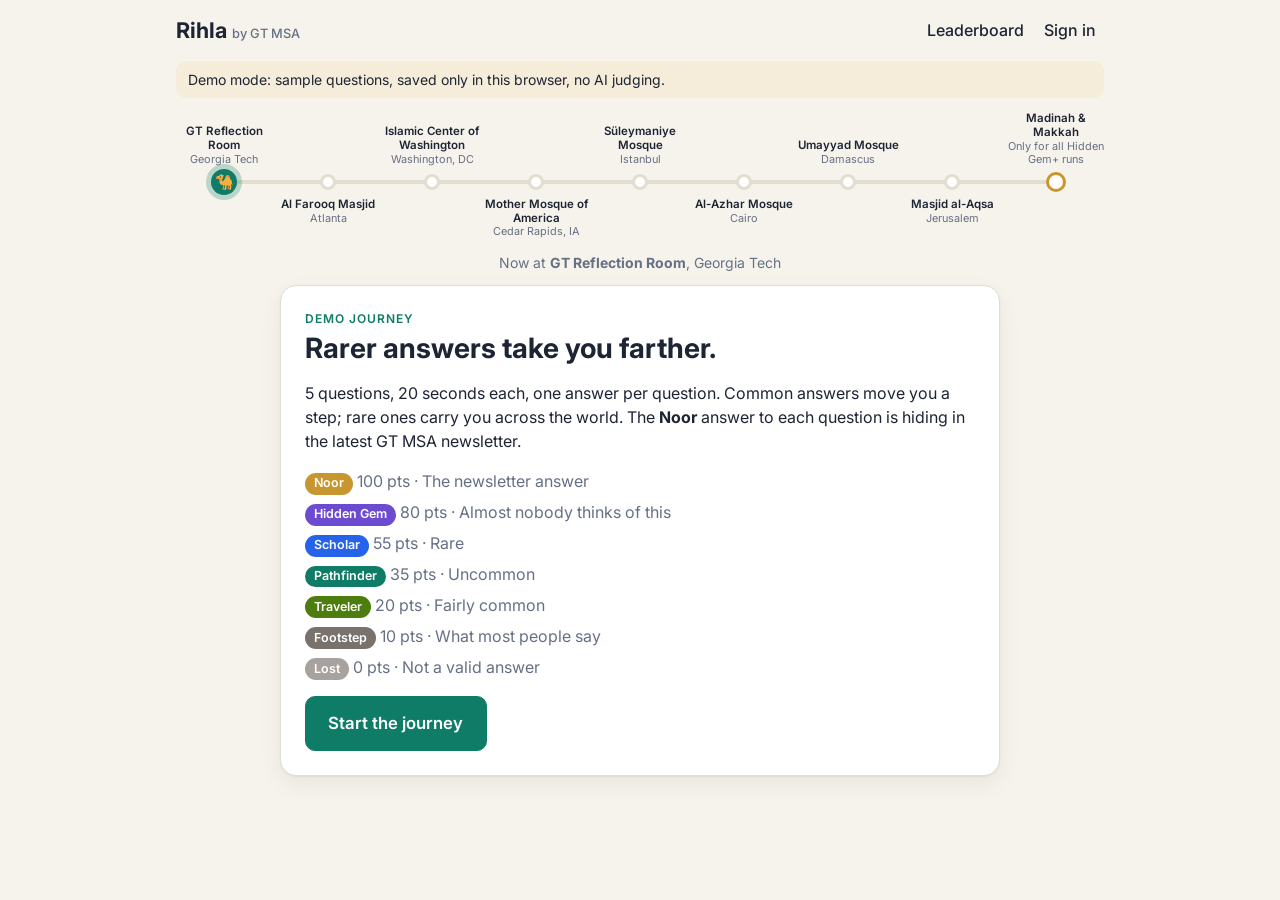
==== index.html @ 9ae38580 "Rihla MVP: game, leaderboard, dashboard, Supabase schema, Claude edge functions Co-Authored-By: Clau" ====
<!doctype html>
<html lang="en">
<head>
  <meta charset="utf-8" />
  <meta name="viewport" content="width=device-width, initial-scale=1" />
  <title>Rihla</title>
  <meta name="description" content="Rihla: the GT MSA trivia journey. Rarer answers take you farther." />
  <link rel="preconnect" href="https://fonts.googleapis.com" />
  <link href="https://fonts.googleapis.com/css2?family=Inter:wght@400;500;600;700&display=swap" rel="stylesheet" />
  <link rel="stylesheet" href="css/style.css" />
</head>
<body>
  <header class="topbar">
    <a class="brand" href="./">Rihla <span class="brand-sub">by GT MSA</span></a>
    <nav>
      <button class="link" id="nav-board">Leaderboard</button>
      <a class="link hidden" id="nav-admin" href="admin.html">Dashboard</a>
      <button class="link" id="nav-account">Sign in</button>
    </nav>
  </header>

  <div id="demo-banner" class="banner hidden">Demo mode: sample questions, saved only in this browser, no AI judging.</div>

  <section class="journey" aria-label="Journey">
    <div class="track" id="track"><div class="track-line"></div><div class="track-fill" id="track-fill"></div><div class="traveler" id="traveler" aria-hidden="true"></div></div>
    <div class="journey-caption" id="journey-caption"></div>
  </section>

  <main id="app" class="card"></main>

  <dialog id="auth-dialog">
    <form id="auth-form" method="dialog">
      <h2 id="auth-title">Sign in to play</h2>
      <p class="muted" id="auth-hint">Any email works. Your name shows on the leaderboard.</p>
      <label>Email <input name="email" type="email" required autocomplete="email" /></label>
      <label>Password <input name="password" type="password" required minlength="6" autocomplete="current-password" /></label>
      <label id="name-row" class="hidden">Display name <input name="name" maxlength="30" autocomplete="nickname" /></label>
      <p class="error" id="auth-error"></p>
      <div class="row">
        <button type="submit" class="primary" id="auth-submit">Sign in</button>
        <button type="button" class="link" id="auth-toggle">New here? Create an account</button>
      </div>
      <button type="button" class="close" id="auth-close" aria-label="Close">×</button>
    </form>
  </dialog>

  <script type="module" src="js/game.js"></script>
</body>
</html>
---- css/style.css ----
:root {
  --bg: #f6f3ec;
  --surface: #ffffff;
  --ink: #1d2433;
  --muted: #667085;
  --line: #e3ddd0;
  --accent: #0e7c66;      /* teal */
  --accent-ink: #ffffff;
  --gold: #c8962e;
  --danger: #b42318;
  --shadow: 0 1px 2px rgba(0,0,0,.05), 0 8px 24px rgba(0,0,0,.06);
  --r-noor: #c8962e; --r-hidden_gem: #6d4bd1; --r-scholar: #2563eb; --r-pathfinder: #0e7c66;
  --r-traveler: #4d7c0f; --r-footstep: #78716c; --r-lost: #a8a29e;
  color-scheme: light;
}
@media (prefers-color-scheme: dark) {
  :root:not([data-theme="light"]) {
    --bg: #12161f; --surface: #1b212d; --ink: #e8eaf0; --muted: #98a2b3; --line: #2c3444;
    --accent: #34b89a; --accent-ink: #0b1d17; --shadow: none; color-scheme: dark;
  }
}
:root[data-theme="dark"] {
  --bg: #12161f; --surface: #1b212d; --ink: #e8eaf0; --muted: #98a2b3; --line: #2c3444;
  --accent: #34b89a; --accent-ink: #0b1d17; --shadow: none; color-scheme: dark;
}

* { box-sizing: border-box; }
html { -webkit-text-size-adjust: 100%; }
body { margin: 0; background: var(--bg); color: var(--ink); font: 16px/1.5 Inter, system-ui, -apple-system, Segoe UI, sans-serif; }
h1 { font-size: 1.75rem; line-height: 1.2; margin: .25rem 0 .75rem; }
h2 { font-size: 1.2rem; margin: 1.5rem 0 .5rem; }
.hidden { display: none !important; }
.muted { color: var(--muted); }
.small { font-size: .875rem; }
.error { color: var(--danger); min-height: 1em; }
.eyebrow { text-transform: uppercase; letter-spacing: .08em; font-size: .75rem; font-weight: 600; color: var(--accent); margin: 0; }
.row { display: flex; gap: .5rem; flex-wrap: wrap; align-items: center; margin-top: 1rem; }

button, .btn { font: inherit; border: 1px solid var(--line); background: var(--surface); color: var(--ink); border-radius: 10px; padding: .6rem 1rem; cursor: pointer; }
button:hover { border-color: var(--muted); }
button.primary { background: var(--accent); color: var(--accent-ink); border-color: var(--accent); font-weight: 600; }
button.primary:disabled { opacity: .6; cursor: wait; }
button.big { padding: .85rem 1.4rem; font-size: 1.05rem; }
button.link, a.link { background: none; border: none; padding: .4rem .5rem; color: var(--ink); text-decoration: none; font-weight: 500; }
button.link:hover, a.link:hover { color: var(--accent); }
input, select, textarea { font: inherit; color: var(--ink); background: var(--surface); border: 1px solid var(--line); border-radius: 10px; padding: .6rem .75rem; width: 100%; }
input:focus, textarea:focus, select:focus, button:focus-visible { outline: 2px solid var(--accent); outline-offset: 1px; }
label { display: block; font-size: .875rem; font-weight: 500; margin: .6rem 0; }
label input { margin-top: .25rem; }

.topbar { display: flex; justify-content: space-between; align-items: center; padding: .75rem 16px; max-width: 960px; margin: 0 auto; }
.brand { font-weight: 700; font-size: 1.35rem; color: var(--ink); text-decoration: none; }
.brand-sub { font-size: .8rem; font-weight: 500; color: var(--muted); }
.topbar nav { display: flex; gap: .25rem; flex-wrap: wrap; justify-content: flex-end; }
.banner { max-width: 928px; margin: 0 auto .5rem; padding: .5rem .75rem; border-radius: 10px; background: color-mix(in srgb, var(--gold) 18%, var(--surface)); font-size: .875rem; }
@media (max-width: 960px) { .banner { margin-left: 16px; margin-right: 16px; } }

/* ---------- journey track ---------- */
.journey { max-width: 960px; margin: 0 auto; padding: 0 16px; }
.track { position: relative; height: 150px; margin: 0 48px; }
.track-line, .track-fill { position: absolute; top: 74px; left: 0; height: 4px; border-radius: 2px; }
.track-line { right: 0; background: var(--line); }
.track-fill { width: 0; background: var(--accent); transition: width .9s cubic-bezier(.2,.8,.2,1); }
.stop { position: absolute; top: 76px; transform: translateX(-50%); width: 0; }
.stop .dot { position: absolute; left: -8px; top: -8px; width: 16px; height: 16px; border-radius: 50%; background: var(--surface); border: 3px solid var(--line); transition: border-color .4s, background .4s; }
.stop.reached .dot { border-color: var(--accent); background: var(--accent); }
.stop.special .dot { border-color: var(--gold); width: 20px; height: 20px; left: -10px; top: -10px; }
.stop.special.reached .dot { background: var(--gold); }
.stop .label { position: absolute; left: 50%; transform: translateX(-50%); width: 104px; text-align: center; font-size: .72rem; line-height: 1.2; color: var(--muted); }
.stop .label b { display: block; color: var(--ink); font-weight: 600; }
.stop .label small { display: block; font-size: .68rem; }
.stop.above .label { bottom: 16px; }
.stop.below .label { top: 16px; }
.traveler { position: absolute; top: 76px; left: 0; width: 26px; height: 26px; margin: -13px 0 0 -13px; border-radius: 50%; background: var(--accent); box-shadow: 0 0 0 5px color-mix(in srgb, var(--accent) 25%, transparent); transition: left .9s cubic-bezier(.2,.8,.2,1); z-index: 2; }
.traveler::after { content: "🐪"; position: absolute; inset: 0; display: grid; place-items: center; font-size: 15px; }
.journey-caption { text-align: center; font-size: .875rem; color: var(--muted); margin: -.25rem 0 .75rem; }
@media (max-width: 720px) {
  .track { margin: 0 16px; height: 70px; }
  .track-line, .track-fill { top: 34px; }
  .stop, .traveler { top: 36px; }
  .stop .label { display: none; }
}

/* ---------- main card ---------- */
.card { max-width: 720px; margin: 0 auto 3rem; background: var(--surface); border: 1px solid var(--line); border-radius: 16px; padding: 1.5rem; box-shadow: var(--shadow); }
@media (max-width: 760px) { .card { margin: 0 16px 2rem; padding: 1.1rem; } }

.ranks { list-style: none; padding: 0; margin: 1rem 0; display: grid; gap: .35rem; }
.chip { display: inline-block; padding: .1rem .55rem; border-radius: 999px; font-size: .78rem; font-weight: 600; color: #fff; white-space: nowrap; }
.rank-noor { --c: var(--r-noor); } .rank-hidden_gem { --c: var(--r-hidden_gem); } .rank-scholar { --c: var(--r-scholar); }
.rank-pathfinder { --c: var(--r-pathfinder); } .rank-traveler { --c: var(--r-traveler); } .rank-footstep { --c: var(--r-footstep); } .rank-lost { --c: var(--r-lost); }
.chip { background: var(--c); }
.note { background: color-mix(in srgb, var(--accent) 10%, var(--surface)); border-radius: 10px; padding: .6rem .8rem; }

.qhead { display: flex; justify-content: space-between; align-items: center; }
.score { font-weight: 700; }
.timer { height: 6px; background: var(--line); border-radius: 3px; overflow: hidden; margin: .6rem 0 1rem; }
.timer-fill { height: 100%; width: 100%; background: var(--accent); transition: width .1s linear; }
.timer-fill.low { background: var(--danger); }
.prompt { font-size: 1.4rem; margin: 0 0 1rem; line-height: 1.3; }
#answer-form { display: flex; gap: .5rem; align-items: flex-start; }
.combo { position: relative; flex: 1; }
.combo input { font-size: 1.05rem; padding: .75rem .9rem; }
.sugs { position: absolute; left: 0; right: 0; top: 100%; margin: 4px 0 0; padding: 4px; list-style: none; background: var(--surface); border: 1px solid var(--line); border-radius: 10px; box-shadow: var(--shadow); z-index: 5; }
.sugs:empty { display: none; }
.sugs li { padding: .5rem .6rem; border-radius: 8px; cursor: pointer; }
.sugs li:hover, .sugs li.active { background: color-mix(in srgb, var(--accent) 14%, var(--surface)); }
#answer-form button { padding: .75rem 1.1rem; }

.flash { text-align: center; padding: 1rem 0; }
.flash-rank { display: inline-block; font-size: 1.6rem; font-weight: 700; color: #fff; background: var(--c); padding: .35rem 1.2rem; border-radius: 999px; animation: pop .35s ease-out; }
.flash-pts { font-size: 2.4rem; font-weight: 700; margin: .5rem 0 0; }
@keyframes pop { from { transform: scale(.6); opacity: 0; } to { transform: scale(1); opacity: 1; } }
@media (prefers-reduced-motion: reduce) { .flash-rank { animation: none; } .traveler, .track-fill { transition: none; } }

.end { text-align: center; }
.end.special h1 { color: var(--gold); }
.big-score { font-size: 2.6rem; font-weight: 700; margin: 0; }
.end .row { justify-content: center; }
.reveal { border-top: 1px solid var(--line); padding: .75rem 0; }
.reveal summary { cursor: pointer; font-weight: 600; display: flex; justify-content: space-between; gap: .5rem; }
.reveal .group { margin: .4rem 0; display: flex; flex-wrap: wrap; gap: .3rem; align-items: center; }
.ans { font-size: .85rem; padding: .1rem .5rem; border: 1px solid var(--line); border-radius: 6px; }
.ans.mine { border-color: var(--accent); background: color-mix(in srgb, var(--accent) 14%, var(--surface)); font-weight: 600; }
.noor-src { font-size: .85rem; background: color-mix(in srgb, var(--gold) 14%, var(--surface)); padding: .5rem .7rem; border-radius: 8px; }

table.board { width: 100%; border-collapse: collapse; margin-top: 1rem; }
.board th, .board td { text-align: left; padding: .5rem .4rem; border-bottom: 1px solid var(--line); }
.board th { font-size: .78rem; text-transform: uppercase; letter-spacing: .05em; color: var(--muted); }

dialog { border: 1px solid var(--line); border-radius: 16px; padding: 1.5rem; width: min(420px, calc(100vw - 32px)); background: var(--surface); color: var(--ink); }
dialog::backdrop { background: rgba(0,0,0,.4); }
dialog form { position: relative; }
dialog h2 { margin-top: 0; }
.close { position: absolute; top: -10px; right: -10px; border: none; background: none; font-size: 1.5rem; padding: .25rem .5rem; }

/* ---------- admin ---------- */
.admin { max-width: 1100px; }
.admin table { width: 100%; border-collapse: collapse; }
.admin td, .admin th { padding: .3rem; border-bottom: 1px solid var(--line); vertical-align: top; text-align: left; }
.admin th { font-size: .78rem; color: var(--muted); }
.admin td input, .admin td select { padding: .4rem .5rem; font-size: .9rem; }
.qcard { border: 1px solid var(--line); border-radius: 12px; padding: 1rem; margin: 1rem 0; }
.qcard textarea { min-height: 60px; }
.grid2 { display: grid; grid-template-columns: 1fr 1fr; gap: .75rem; }
@media (max-width: 700px) { .grid2 { grid-template-columns: 1fr; } .admin td:nth-child(2) { display: none; } }
.gamelist li { margin: .35rem 0; }
.pill { font-size: .75rem; padding: .05rem .45rem; border-radius: 999px; border: 1px solid var(--line); color: var(--muted); }
.pill.on { border-color: var(--accent); color: var(--accent); }
.reveal summary .chip { flex-shrink: 0; align-self: flex-start; }
.toast { position: fixed; left: 50%; bottom: calc(16px + env(safe-area-inset-bottom, 0px)); transform: translate(-50%, 20px); background: var(--ink); color: var(--bg); padding: .6rem 1rem; border-radius: 10px; opacity: 0; pointer-events: none; transition: .2s; max-width: calc(100vw - 32px); }
.toast.show { opacity: 1; transform: translate(-50%, 0); }
.paste-box { margin-top: .5rem; }
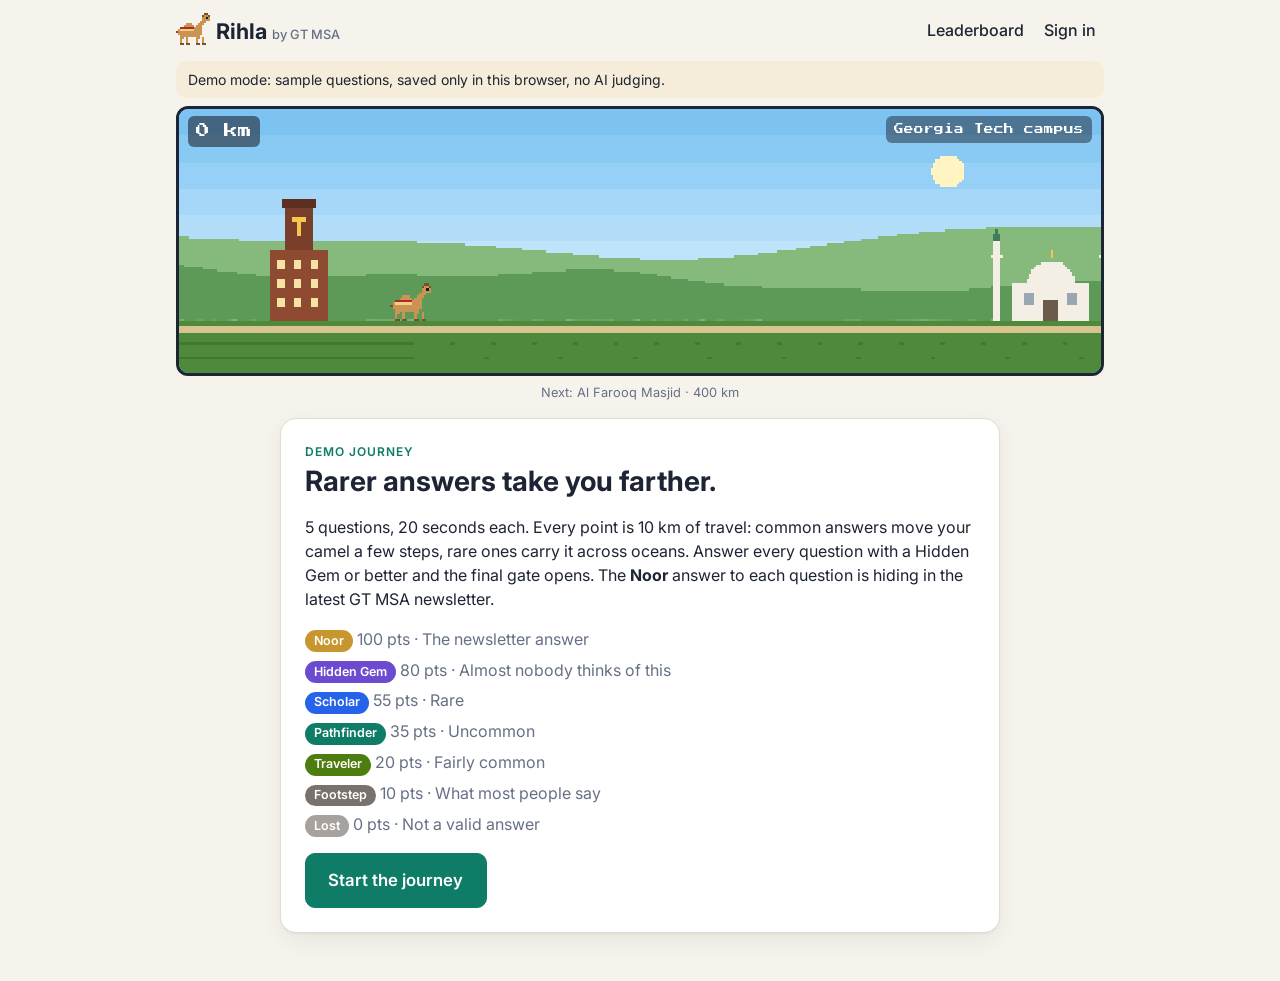
==== commit 82e784df: "Pixel-art travel scene and silent autocorrect Replace the answer dropdown with silent autocorrect (t" ====
--- a/index.html
+++ b/index.html
@@ -6,12 +6,12 @@
   <title>Rihla</title>
   <meta name="description" content="Rihla: the GT MSA trivia journey. Rarer answers take you farther." />
   <link rel="preconnect" href="https://fonts.googleapis.com" />
-  <link href="https://fonts.googleapis.com/css2?family=Inter:wght@400;500;600;700&display=swap" rel="stylesheet" />
+  <link href="https://fonts.googleapis.com/css2?family=Inter:wght@400;500;600;700&family=Press+Start+2P&display=swap" rel="stylesheet" />
   <link rel="stylesheet" href="css/style.css" />
 </head>
 <body>
   <header class="topbar">
-    <a class="brand" href="./">Rihla <span class="brand-sub">by GT MSA</span></a>
+    <a class="brand" href="./"><canvas id="mascot" class="mascot" aria-hidden="true"></canvas>Rihla <span class="brand-sub">by GT MSA</span></a>
     <nav>
       <button class="link" id="nav-board">Leaderboard</button>
       <a class="link hidden" id="nav-admin" href="admin.html">Dashboard</a>
@@ -21,9 +21,11 @@
 
   <div id="demo-banner" class="banner hidden">Demo mode: sample questions, saved only in this browser, no AI judging.</div>
 
-  <section class="journey" aria-label="Journey">
-    <div class="track" id="track"><div class="track-line"></div><div class="track-fill" id="track-fill"></div><div class="traveler" id="traveler" aria-hidden="true"></div></div>
-    <div class="journey-caption" id="journey-caption"></div>
+  <section class="scene-wrap" aria-label="Your journey">
+    <canvas id="scene" aria-hidden="true"></canvas>
+    <div class="hud"><span class="hud-km" id="hud-km">0 km</span><span class="hud-zone" id="hud-zone"></span></div>
+    <div class="arrive" id="arrive" role="status" aria-live="polite"></div>
+    <div class="hud-next" id="hud-next"></div>
   </section>
 
   <main id="app" class="card"></main>
--- a/css/style.css
+++ b/css/style.css
@@ -151,3 +151,28 @@
 .toast { position: fixed; left: 50%; bottom: calc(16px + env(safe-area-inset-bottom, 0px)); transform: translate(-50%, 20px); background: var(--ink); color: var(--bg); padding: .6rem 1rem; border-radius: 10px; opacity: 0; pointer-events: none; transition: .2s; max-width: calc(100vw - 32px); }
 .toast.show { opacity: 1; transform: translate(-50%, 0); }
 .paste-box { margin-top: .5rem; }
+
+/* ---------- travel scene ---------- */
+.mascot { width: 34px; height: 32px; image-rendering: pixelated; vertical-align: -6px; margin-right: 6px; }
+.scene-wrap { position: relative; max-width: 960px; margin: 0 auto 1rem; padding: 0 16px; }
+#scene { display: block; width: 100%; aspect-ratio: 384 / 112; image-rendering: pixelated; border-radius: 12px; border: 3px solid var(--ink); background: #7cc3f2; }
+.hud { position: absolute; top: 10px; left: 28px; right: 28px; display: flex; justify-content: space-between; gap: .5rem; pointer-events: none; }
+.hud-km, .hud-zone, .arrive, .flash-rank, .big-score { font-family: "Press Start 2P", ui-monospace, monospace; }
+.hud-km { font-size: .85rem; color: #fff; background: rgba(20, 24, 33, .55); padding: .35rem .5rem; border-radius: 6px; }
+.hud-zone { font-size: .6rem; color: #fff; background: rgba(20, 24, 33, .45); padding: .4rem .5rem; border-radius: 6px; align-self: flex-start; }
+.hud-next { text-align: center; font-size: .8rem; color: var(--muted); margin-top: .4rem; min-height: 1.2em; }
+.arrive { position: absolute; left: 50%; top: 42%; transform: translate(-50%, -50%) scale(.8); background: rgba(20, 24, 33, .82); color: #fff6d8; padding: .6rem .9rem; border-radius: 8px; font-size: .75rem; line-height: 1.6; text-align: center; opacity: 0; pointer-events: none; max-width: calc(100% - 48px); }
+.arrive small { display: block; font-size: .55rem; color: #f2c94c; }
+.arrive.show { animation: arrive 2.2s ease-out forwards; }
+@keyframes arrive { 0% { opacity: 0; transform: translate(-50%, -50%) scale(.8); } 12% { opacity: 1; transform: translate(-50%, -50%) scale(1); } 80% { opacity: 1; } 100% { opacity: 0; } }
+.flash-pts small { font-size: .9rem; font-weight: 500; color: var(--muted); }
+.flash-rank { font-size: 1rem; padding: .6rem 1rem; }
+.big-score { font-size: 1.8rem; margin: .5rem 0 0; }
+@media (max-width: 600px) {
+  .hud { top: 7px; left: 22px; right: 22px; }
+  .hud-km { font-size: .6rem; padding: .25rem .4rem; }
+  .hud-zone { font-size: .45rem; }
+  .arrive { font-size: .55rem; padding: .4rem .6rem; }
+  .big-score { font-size: 1.3rem; }
+}
+@media (prefers-reduced-motion: reduce) { .arrive.show { animation: none; opacity: 1; } }
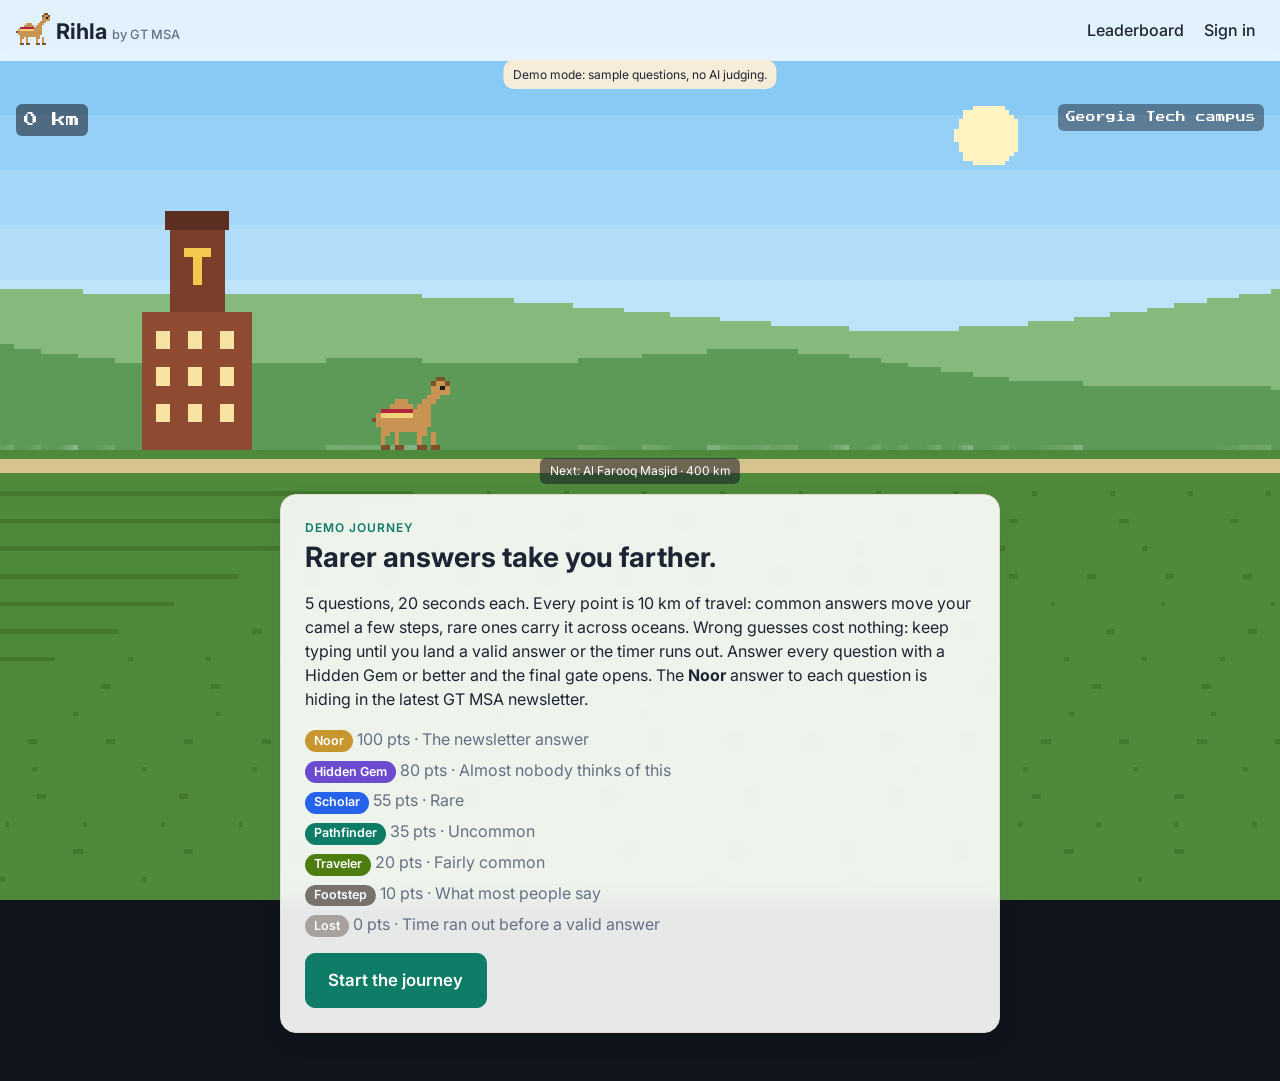
==== commit aac9503b: "Full-screen map and retry until a valid answer The travel scene now fills the whole screen behind th" ====
--- a/index.html
+++ b/index.html
@@ -9,7 +9,7 @@
   <link href="https://fonts.googleapis.com/css2?family=Inter:wght@400;500;600;700&family=Press+Start+2P&display=swap" rel="stylesheet" />
   <link rel="stylesheet" href="css/style.css" />
 </head>
-<body>
+<body class="play">
   <header class="topbar">
     <a class="brand" href="./"><canvas id="mascot" class="mascot" aria-hidden="true"></canvas>Rihla <span class="brand-sub">by GT MSA</span></a>
     <nav>
@@ -19,7 +19,7 @@
     </nav>
   </header>
 
-  <div id="demo-banner" class="banner hidden">Demo mode: sample questions, saved only in this browser, no AI judging.</div>
+  <div id="demo-banner" class="banner hidden">Demo mode: sample questions, no AI judging.</div>
 
   <section class="scene-wrap" aria-label="Your journey">
     <canvas id="scene" aria-hidden="true"></canvas>
--- a/css/style.css
+++ b/css/style.css
@@ -176,3 +176,32 @@
   .big-score { font-size: 1.3rem; }
 }
 @media (prefers-reduced-motion: reduce) { .arrive.show { animation: none; opacity: 1; } }
+
+/* ---------- full-screen map (play page) ---------- */
+body.play { background: #10141c; }
+.play .topbar { position: fixed; top: 0; left: 0; right: 0; max-width: none; z-index: 5; background: color-mix(in srgb, var(--surface) 78%, transparent); backdrop-filter: blur(6px); -webkit-backdrop-filter: blur(6px); }
+.play .banner { position: fixed; top: 60px; left: 50%; transform: translateX(-50%); z-index: 5; margin: 0; width: max-content; max-width: calc(100vw - 32px); font-size: .75rem; padding: .35rem .6rem; }
+.play .scene-wrap { position: fixed; inset: 0; max-width: none; margin: 0; padding: 0; z-index: 0; }
+.play #scene { position: absolute; inset: 0; width: 100%; height: 100%; aspect-ratio: auto; border: 0; border-radius: 0; }
+.play .hud { position: absolute; top: 72px; left: 16px; right: 16px; z-index: 1; }
+body.play:has(#demo-banner:not(.hidden)) .hud { top: 104px; }
+.play .arrive { top: 32%; z-index: 2; }
+.play .hud-next { position: absolute; top: calc(50% + 8px); left: 50%; transform: translateX(-50%); margin: 0; z-index: 1; color: #fff; background: rgba(20, 24, 33, .55); padding: .25rem .6rem; border-radius: 6px; font-size: .75rem; white-space: nowrap; max-width: calc(100vw - 32px); overflow: hidden; text-overflow: ellipsis; }
+.play .hud-next:empty { display: none; }
+.play main#app { position: relative; z-index: 3; margin-top: calc(50vh + 44px); margin-top: calc(50svh + 44px); background: color-mix(in srgb, var(--surface) 90%, transparent); backdrop-filter: blur(8px); -webkit-backdrop-filter: blur(8px); }
+@media (max-width: 600px) { .play .hud { top: 64px; } body.play:has(#demo-banner:not(.hidden)) .hud { top: 96px; } .play .brand-sub { display: none; } }
+
+/* ---------- retry until valid ---------- */
+.nope { animation: nope .35s; border-color: var(--danger) !important; }
+@keyframes nope { 20%, 60% { transform: translateX(-6px); } 40%, 80% { transform: translateX(6px); } }
+.nope-msg { color: var(--danger); font-weight: 600; margin: .4rem 0 0; min-height: 1.2em; }
+.tries { margin: .3rem 0 0; font-size: .875rem; color: var(--muted); min-height: 1.2em; }
+.tries s { margin-right: .6rem; text-decoration-thickness: 2px; text-decoration-color: var(--danger); }
+@media (prefers-reduced-motion: reduce) { .nope { animation: none; } }
+@media (max-width: 600px) {
+  .play .topbar { padding: .5rem 10px; }
+  .play .brand { font-size: 1.1rem; white-space: nowrap; }
+  .play .topbar nav { gap: 0; flex-wrap: nowrap; }
+  .play .topbar nav .link { font-size: .8rem; padding: .35rem .4rem; white-space: nowrap; }
+  .play .banner { top: 52px; font-size: .68rem; }
+}
